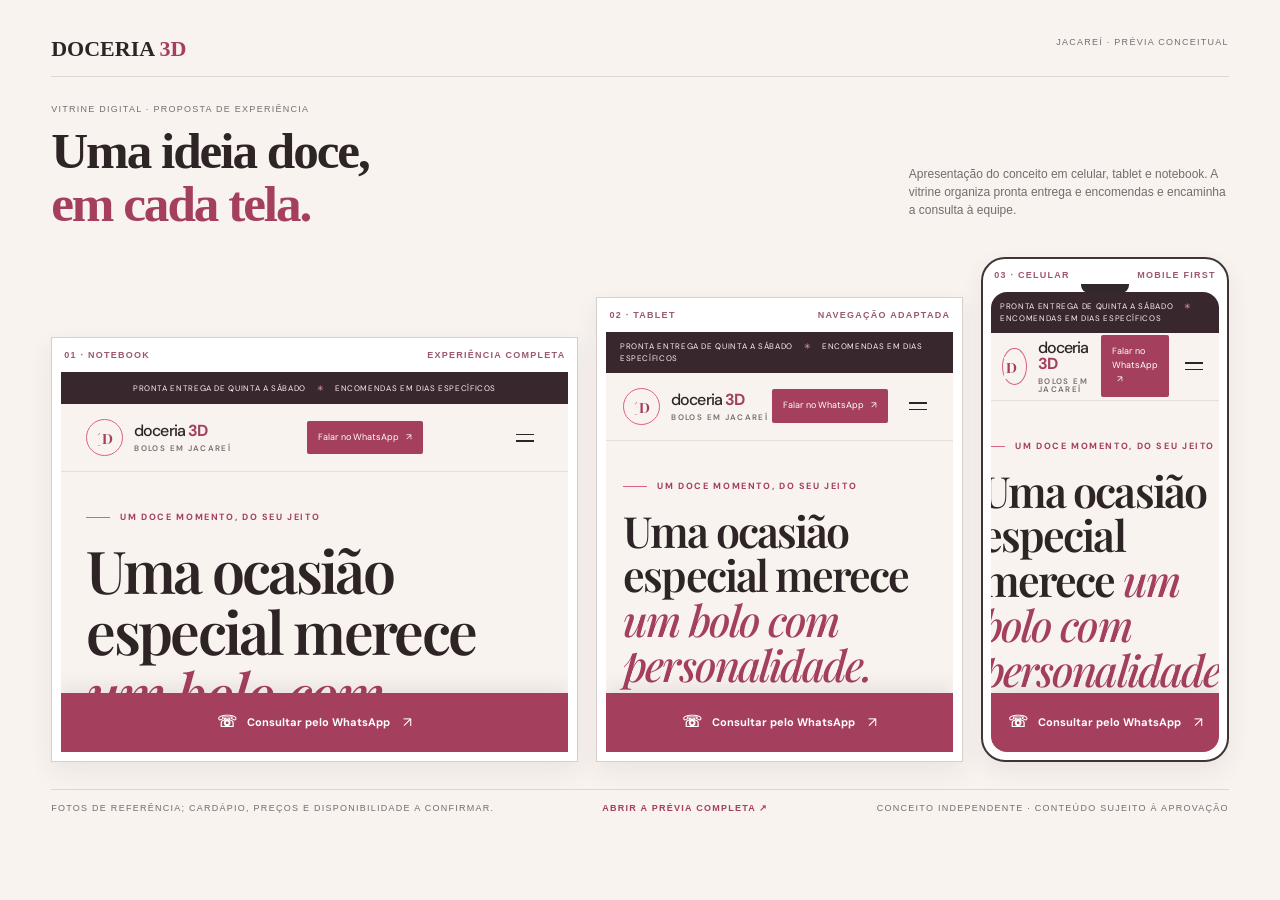
==== arte/index.html @ fb8d0aff "Add presentation board and proposal handoff" ====
<!doctype html><html lang="pt-BR"><head><meta charset="utf-8"><meta name="viewport" content="width=device-width,initial-scale=1"><title>Doceria 3D — apresentação conceitual</title><style>
*{box-sizing:border-box}body{margin:0;background:#f8f3ef;color:#2e2426;font:14px/1.5 Arial,sans-serif}main{max-width:1440px;margin:auto;padding:36px 4vw 22px}.top{display:flex;justify-content:space-between;border-bottom:1px solid #dfd5d1;padding-bottom:14px}.brand{font:bold 22px Georgia,serif}.brand em,h1 em{color:#a43f5e;font-style:normal}.top span,.kicker,.label,footer{font-size:9px;letter-spacing:.14em;text-transform:uppercase;color:#786d70}.hero{display:flex;justify-content:space-between;align-items:end;padding:26px 0}.hero h1{font:600 clamp(32px,4vw,52px)/1.05 Georgia,serif;letter-spacing:-.04em;margin:7px 0 0}.hero p{max-width:320px;color:#766b6d;font-size:12px}.devices{display:grid;grid-template-columns:1.15fr .8fr .54fr;align-items:end;gap:18px}.device{background:white;padding:9px;border:1px solid #d8ceca;box-shadow:0 9px 24px #432b3012;min-width:0}.label{display:flex;justify-content:space-between;padding:2px 3px 9px;color:#9c596b;font-weight:bold}.screen{width:100%;display:block;border:0;background:white}.laptop .screen{height:380px}.tablet .screen{height:420px}.phone{max-width:290px;justify-self:center;border-radius:24px;border:2px solid #3f3436;padding:8px;position:relative}.phone .screen{height:460px;border-radius:16px}.phone:before{content:"";position:absolute;top:25px;left:calc(50% - 24px);width:48px;height:9px;background:#30282b;border-radius:0 0 8px 8px;z-index:1}.foot{border-top:1px solid #dfd5d1;margin-top:27px;padding-top:12px;display:flex;justify-content:space-between;gap:20px;font-size:9px;color:#766b6d}.foot a{color:#a43f5e;font-weight:bold;text-decoration:none}@media(max-width:850px){.hero{display:block}.hero p{margin-top:11px}.devices{grid-template-columns:1fr 1fr}.laptop{grid-column:1/-1;grid-row:2}.laptop .screen{height:330px}.tablet .screen{height:390px}.phone .screen{height:430px}.phone{max-width:100%}}@media(max-width:560px){main{padding:22px 4vw}.top span{font-size:7px}.hero h1{font-size:36px}.devices{grid-template-columns:1fr}.laptop{grid-column:auto;grid-row:auto}.laptop .screen{height:280px}.tablet .screen{height:420px}.phone{max-width:290px}.phone .screen{height:500px}.foot{flex-wrap:wrap;line-height:1.7}}
</style></head><body><main><header class="top"><div class="brand">DOCERIA <em>3D</em></div><span>Jacareí · Prévia conceitual</span></header><section class="hero"><div><div class="kicker">VITRINE DIGITAL · PROPOSTA DE EXPERIÊNCIA</div><h1>Uma ideia doce,<br><em>em cada tela.</em></h1></div><p>Apresentação do conceito em celular, tablet e notebook. A vitrine organiza pronta entrega e encomendas e encaminha a consulta à equipe.</p></section><section class="devices"><div class="device laptop"><div class="label"><span>01 · Notebook</span><span>Experiência completa</span></div><iframe class="screen" src="../" title="Prévia em notebook"></iframe></div><div class="device tablet"><div class="label"><span>02 · Tablet</span><span>Navegação adaptada</span></div><iframe class="screen" src="../" title="Prévia em tablet"></iframe></div><div class="device phone"><div class="label"><span>03 · Celular</span><span>Mobile first</span></div><iframe class="screen" src="../" title="Prévia em celular"></iframe></div></section><footer class="foot"><span>Fotos de referência; cardápio, preços e disponibilidade a confirmar.</span><a href="../">ABRIR A PRÉVIA COMPLETA ↗</a><span>Conceito independente · conteúdo sujeito à aprovação</span></footer></main></body></html>
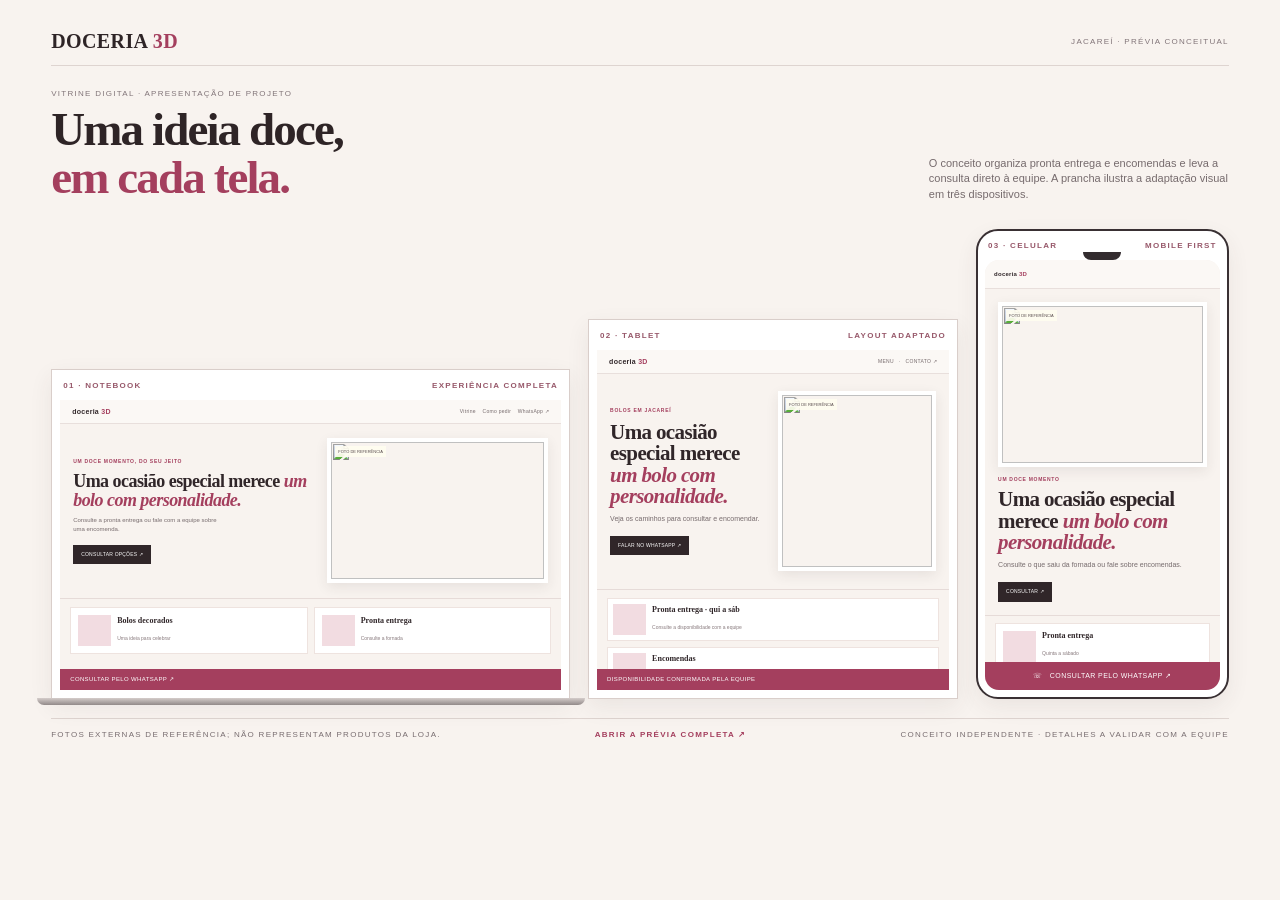
==== commit 823a6e72: "Render responsive device mockups on presentation board" ====
--- a/arte/index.html
+++ b/arte/index.html
@@ -1,3 +1,13 @@
-<!doctype html><html lang="pt-BR"><head><meta charset="utf-8"><meta name="viewport" content="width=device-width,initial-scale=1"><title>Doceria 3D — apresentação conceitual</title><style>
-*{box-sizing:border-box}body{margin:0;background:#f8f3ef;color:#2e2426;font:14px/1.5 Arial,sans-serif}main{max-width:1440px;margin:auto;padding:36px 4vw 22px}.top{display:flex;justify-content:space-between;border-bottom:1px solid #dfd5d1;padding-bottom:14px}.brand{font:bold 22px Georgia,serif}.brand em,h1 em{color:#a43f5e;font-style:normal}.top span,.kicker,.label,footer{font-size:9px;letter-spacing:.14em;text-transform:uppercase;color:#786d70}.hero{display:flex;justify-content:space-between;align-items:end;padding:26px 0}.hero h1{font:600 clamp(32px,4vw,52px)/1.05 Georgia,serif;letter-spacing:-.04em;margin:7px 0 0}.hero p{max-width:320px;color:#766b6d;font-size:12px}.devices{display:grid;grid-template-columns:1.15fr .8fr .54fr;align-items:end;gap:18px}.device{background:white;padding:9px;border:1px solid #d8ceca;box-shadow:0 9px 24px #432b3012;min-width:0}.label{display:flex;justify-content:space-between;padding:2px 3px 9px;color:#9c596b;font-weight:bold}.screen{width:100%;display:block;border:0;background:white}.laptop .screen{height:380px}.tablet .screen{height:420px}.phone{max-width:290px;justify-self:center;border-radius:24px;border:2px solid #3f3436;padding:8px;position:relative}.phone .screen{height:460px;border-radius:16px}.phone:before{content:"";position:absolute;top:25px;left:calc(50% - 24px);width:48px;height:9px;background:#30282b;border-radius:0 0 8px 8px;z-index:1}.foot{border-top:1px solid #dfd5d1;margin-top:27px;padding-top:12px;display:flex;justify-content:space-between;gap:20px;font-size:9px;color:#766b6d}.foot a{color:#a43f5e;font-weight:bold;text-decoration:none}@media(max-width:850px){.hero{display:block}.hero p{margin-top:11px}.devices{grid-template-columns:1fr 1fr}.laptop{grid-column:1/-1;grid-row:2}.laptop .screen{height:330px}.tablet .screen{height:390px}.phone .screen{height:430px}.phone{max-width:100%}}@media(max-width:560px){main{padding:22px 4vw}.top span{font-size:7px}.hero h1{font-size:36px}.devices{grid-template-columns:1fr}.laptop{grid-column:auto;grid-row:auto}.laptop .screen{height:280px}.tablet .screen{height:420px}.phone{max-width:290px}.phone .screen{height:500px}.foot{flex-wrap:wrap;line-height:1.7}}
-</style></head><body><main><header class="top"><div class="brand">DOCERIA <em>3D</em></div><span>Jacareí · Prévia conceitual</span></header><section class="hero"><div><div class="kicker">VITRINE DIGITAL · PROPOSTA DE EXPERIÊNCIA</div><h1>Uma ideia doce,<br><em>em cada tela.</em></h1></div><p>Apresentação do conceito em celular, tablet e notebook. A vitrine organiza pronta entrega e encomendas e encaminha a consulta à equipe.</p></section><section class="devices"><div class="device laptop"><div class="label"><span>01 · Notebook</span><span>Experiência completa</span></div><iframe class="screen" src="../" title="Prévia em notebook"></iframe></div><div class="device tablet"><div class="label"><span>02 · Tablet</span><span>Navegação adaptada</span></div><iframe class="screen" src="../" title="Prévia em tablet"></iframe></div><div class="device phone"><div class="label"><span>03 · Celular</span><span>Mobile first</span></div><iframe class="screen" src="../" title="Prévia em celular"></iframe></div></section><footer class="foot"><span>Fotos de referência; cardápio, preços e disponibilidade a confirmar.</span><a href="../">ABRIR A PRÉVIA COMPLETA ↗</a><span>Conceito independente · conteúdo sujeito à aprovação</span></footer></main></body></html>
+<!doctype html><html lang="pt-BR"><head><meta charset="utf-8"><meta name="viewport" content="width=device-width,initial-scale=1"><title>Doceria 3D — prancha de apresentação</title><style>
+*{box-sizing:border-box}body{margin:0;background:#f8f3ef;color:#2e2426;font:14px/1.45 Arial,sans-serif}main{max-width:1480px;margin:auto;padding:30px 4vw 18px}.top{display:flex;justify-content:space-between;align-items:center;border-bottom:1px solid #ded4d0;padding-bottom:12px}.brand{font:700 20px Georgia,serif;letter-spacing:.02em}.brand b{color:#a43f5e}.eyebrow,.label,footer{font-size:8px;letter-spacing:.16em;text-transform:uppercase;color:#827579}.hero{display:flex;justify-content:space-between;align-items:end;padding:22px 0}.hero h1{font:600 clamp(28px,3.7vw,47px)/1.04 Georgia,serif;letter-spacing:-.04em;margin:5px 0}.hero h1 em{color:#a43f5e;font-style:normal}.hero p{max-width:300px;margin:0 0 4px;color:#766b6d;font-size:11px}.devices{display:grid;grid-template-columns:1.15fr .82fr .56fr;gap:18px;align-items:end}.device{padding:8px;background:white;border:1px solid #d9ceca;box-shadow:0 8px 22px #49303613;min-width:0}.label{display:flex;justify-content:space-between;padding:2px 3px 8px;color:#97586a;font-weight:bold}.screen{height:290px;background:#f8f3ef;overflow:hidden;position:relative;color:#302629}.screen-top{height:24px;background:#fbf8f5;border-bottom:1px solid #e8dfdc;display:flex;align-items:center;justify-content:space-between;padding:0 12px;font:700 7px Arial,sans-serif;letter-spacing:.04em}.screen-top b{color:#a43f5e}.screen-top small{font-size:5px;color:#766b6d;font-weight:400}.screen-hero{display:grid;grid-template-columns:1.05fr .95fr;height:174px;padding:13px;gap:10px;align-items:center}.screen-copy .mini-kicker{font-size:5px;letter-spacing:.14em;color:#a43f5e;font-weight:bold}.screen-copy h2{font:600 18px/1.02 Georgia,serif;letter-spacing:-.03em;margin:7px 0}.screen-copy h2 em{color:#a43f5e}.screen-copy p{font-size:6px;line-height:1.55;color:#766b6d;max-width:150px}.mini-button{display:inline-block;background:#302629;color:white;padding:6px 8px;font-size:5px;letter-spacing:.04em}.mock-photo{position:relative;height:145px;overflow:hidden;border:4px solid white;box-shadow:0 4px 12px #38282e17}.mock-photo img{width:100%;height:100%;object-fit:cover;display:block}.mock-photo small{position:absolute;left:4px;top:4px;background:#fffdf0e8;color:#55484a;padding:3px;font:4px Arial,sans-serif}.screen-cards{border-top:1px solid #e6dbd8;padding:8px 10px;display:grid;grid-template-columns:1fr 1fr;gap:6px}.screen-card{background:#fff;padding:7px;border:1px solid #eee3df;display:flex;align-items:center;gap:6px}.swatch{width:33px;height:31px;background:#f2dce1;flex:0 0 33px}.screen-card b{display:block;font:600 8px Georgia,serif}.screen-card small{font-size:5px;color:#887a7d}.screen-footer{position:absolute;bottom:0;left:0;right:0;background:#a43f5e;color:white;padding:6px 10px;font-size:6px;letter-spacing:.06em}
+.laptop{position:relative;padding-bottom:8px}.laptop:after{content:"";position:absolute;left:-3%;right:-3%;bottom:-7px;height:7px;background:linear-gradient(#d4ccca,#928a89);border-radius:0 0 12px 12px}.tablet .screen{height:340px}.tablet .screen-hero{grid-template-columns:1fr 1fr;height:215px}.tablet .screen-copy h2{font-size:21px}.tablet .screen-copy p{font-size:7px}.tablet .mock-photo{height:180px}.tablet .screen-cards{grid-template-columns:1fr}.tablet .screen-card{padding:5px}.phone{max-width:260px;justify-self:center;border-radius:22px;border:2px solid #393033;padding:7px;position:relative}.phone .screen{height:430px;border-radius:14px}.phone:before{content:"";position:absolute;top:21px;left:calc(50% - 19px);width:38px;height:8px;background:#332c2f;border-radius:0 0 8px 8px;z-index:2}.phone .screen-top{height:29px;padding:0 9px;font-size:6px}.phone .screen-top small{display:none}.phone .screen-hero{display:flex;flex-direction:column;align-items:stretch;height:auto;padding:13px;gap:9px}.phone .screen-copy h2{font-size:21px;max-width:210px;margin:6px 0}.phone .screen-copy p{font-size:7px;max-width:210px;margin-bottom:7px}.phone .mock-photo{height:165px;order:-1}.phone .screen-cards{grid-template-columns:1fr;padding:7px 10px}.phone .screen-card:nth-child(n+2){display:none}.phone .screen-footer{font-size:7px;padding:9px;text-align:center}
+.foot{border-top:1px solid #ded4d0;margin-top:19px;padding-top:10px;display:flex;justify-content:space-between;gap:15px;color:#786d70;font-size:8px}.foot a{color:#a43f5e;font-weight:bold;text-decoration:none}
+@media(max-width:850px){main{padding:22px 4vw}.hero{display:block}.hero p{margin-top:8px}.devices{grid-template-columns:1fr 1fr}.laptop{grid-column:1/-1;grid-row:2}.laptop .screen{height:300px}.tablet .screen{height:335px}.phone .screen{height:410px}.phone{max-width:100%}}
+@media(max-width:560px){main{padding:20px 4vw}.top span{font-size:7px}.hero h1{font-size:34px}.devices{grid-template-columns:1fr}.laptop{grid-column:auto;grid-row:auto}.laptop .screen{height:260px}.tablet .screen{height:335px}.phone{max-width:280px}.phone .screen{height:430px}.foot{flex-wrap:wrap;line-height:1.7}}
+</style></head><body><main><header class="top"><div class="brand">DOCERIA <b>3D</b></div><span class="eyebrow">Jacareí · Prévia conceitual</span></header>
+<section class="hero"><div><div class="eyebrow">VITRINE DIGITAL · APRESENTAÇÃO DE PROJETO</div><h1>Uma ideia doce,<br><em>em cada tela.</em></h1></div><p>O conceito organiza pronta entrega e encomendas e leva a consulta direto à equipe. A prancha ilustra a adaptação visual em três dispositivos.</p></section>
+<section class="devices">
+<div class="device laptop"><div class="label"><span>01 · Notebook</span><span>Experiência completa</span></div><div class="screen"><div class="screen-top"><span>doceria <b>3D</b></span><small>Vitrine &nbsp;&nbsp; Como pedir &nbsp;&nbsp; WhatsApp ↗</small></div><div class="screen-hero"><div class="screen-copy"><div class="mini-kicker">UM DOCE MOMENTO, DO SEU JEITO</div><h2>Uma ocasião especial merece <em>um bolo com personalidade.</em></h2><p>Consulte a pronta entrega ou fale com a equipe sobre uma encomenda.</p><span class="mini-button">CONSULTAR OPÇÕES ↗</span></div><div class="mock-photo"><img src="https://images.unsplash.com/photo-1621794598988-d7f895197dc8?auto=format&fit=crop&w=600&q=70" alt=""><small>FOTO DE REFERÊNCIA</small></div></div><div class="screen-cards"><div class="screen-card"><div class="swatch"></div><div><b>Bolos decorados</b><small>Uma ideia para celebrar</small></div></div><div class="screen-card"><div class="swatch"></div><div><b>Pronta entrega</b><small>Consulte a fornada</small></div></div></div><div class="screen-footer">CONSULTAR PELO WHATSAPP ↗</div></div></div>
+<div class="device tablet"><div class="label"><span>02 · Tablet</span><span>Layout adaptado</span></div><div class="screen"><div class="screen-top"><span>doceria <b>3D</b></span><small>MENU &nbsp; · &nbsp; CONTATO ↗</small></div><div class="screen-hero"><div class="screen-copy"><div class="mini-kicker">BOLOS EM JACAREÍ</div><h2>Uma ocasião especial merece <em>um bolo com personalidade.</em></h2><p>Veja os caminhos para consultar e encomendar.</p><span class="mini-button">FALAR NO WHATSAPP ↗</span></div><div class="mock-photo"><img src="https://images.unsplash.com/photo-1578985545062-69928b1d9587?auto=format&fit=crop&w=600&q=70" alt=""><small>FOTO DE REFERÊNCIA</small></div></div><div class="screen-cards"><div class="screen-card"><div class="swatch"></div><div><b>Pronta entrega · qui a sáb</b><small>Consulte a disponibilidade com a equipe</small></div></div><div class="screen-card"><div class="swatch"></div><div><b>Encomendas</b><small>Converse sobre uma data especial</small></div></div></div><div class="screen-footer">DISPONIBILIDADE CONFIRMADA PELA EQUIPE</div></div></div>
+<div class="device phone"><div class="label"><span>03 · Celular</span><span>Mobile first</span></div><div class="screen"><div class="screen-top"><span>doceria <b>3D</b></span><small>☰</small></div><div class="screen-hero"><div class="screen-copy"><div class="mini-kicker">UM DOCE MOMENTO</div><h2>Uma ocasião especial merece <em>um bolo com personalidade.</em></h2><p>Consulte o que saiu da fornada ou fale sobre encomendas.</p><span class="mini-button">CONSULTAR ↗</span></div><div class="mock-photo"><img src="https://images.unsplash.com/photo-1621794598988-d7f895197dc8?auto=format&fit=crop&w=500&q=70" alt=""><small>FOTO DE REFERÊNCIA</small></div></div><div class="screen-cards"><div class="screen-card"><div class="swatch"></div><div><b>Pronta entrega</b><small>Quinta a sábado</small></div></div></div><div class="screen-footer">☏ &nbsp; CONSULTAR PELO WHATSAPP ↗</div></div></div>
+</section><footer class="foot"><span>Fotos externas de referência; não representam produtos da loja.</span><a href="../">ABRIR A PRÉVIA COMPLETA ↗</a><span>Conceito independente · detalhes a validar com a equipe</span></footer></main></body></html>
